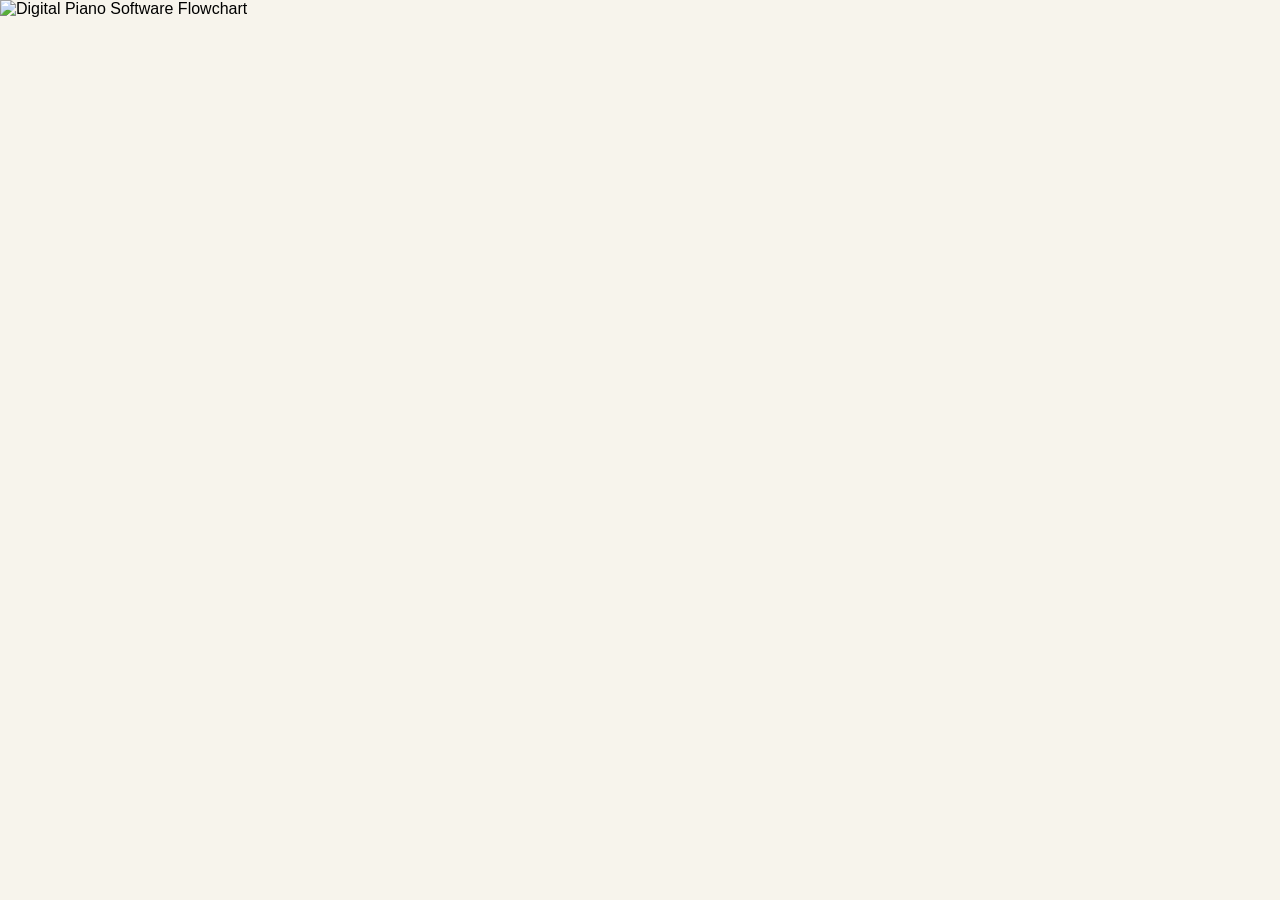
==== docs/Software_Flowchart.html @ 428cf38a "first" ====
<!doctype html>
<html>
<head>
  <meta charset="utf-8">
  <title>Digital Piano Software Flowchart</title>
  <style>
    body {
      margin: 0;
      background: #f7f4ec;
      font-family: Arial, sans-serif;
    }
    .page {
      max-width: 1400px;
      margin: 0 auto;
    }
    @media print {
      body { background: white; }
      .page { max-width: none; }
      svg { width: 100%; height: auto; }
    }
  </style>
</head>
<body>
  <div class="page">
    <img src="Software_Flowchart.svg" alt="Digital Piano Software Flowchart" style="width:100%; height:auto;">
  </div>
</body>
</html>
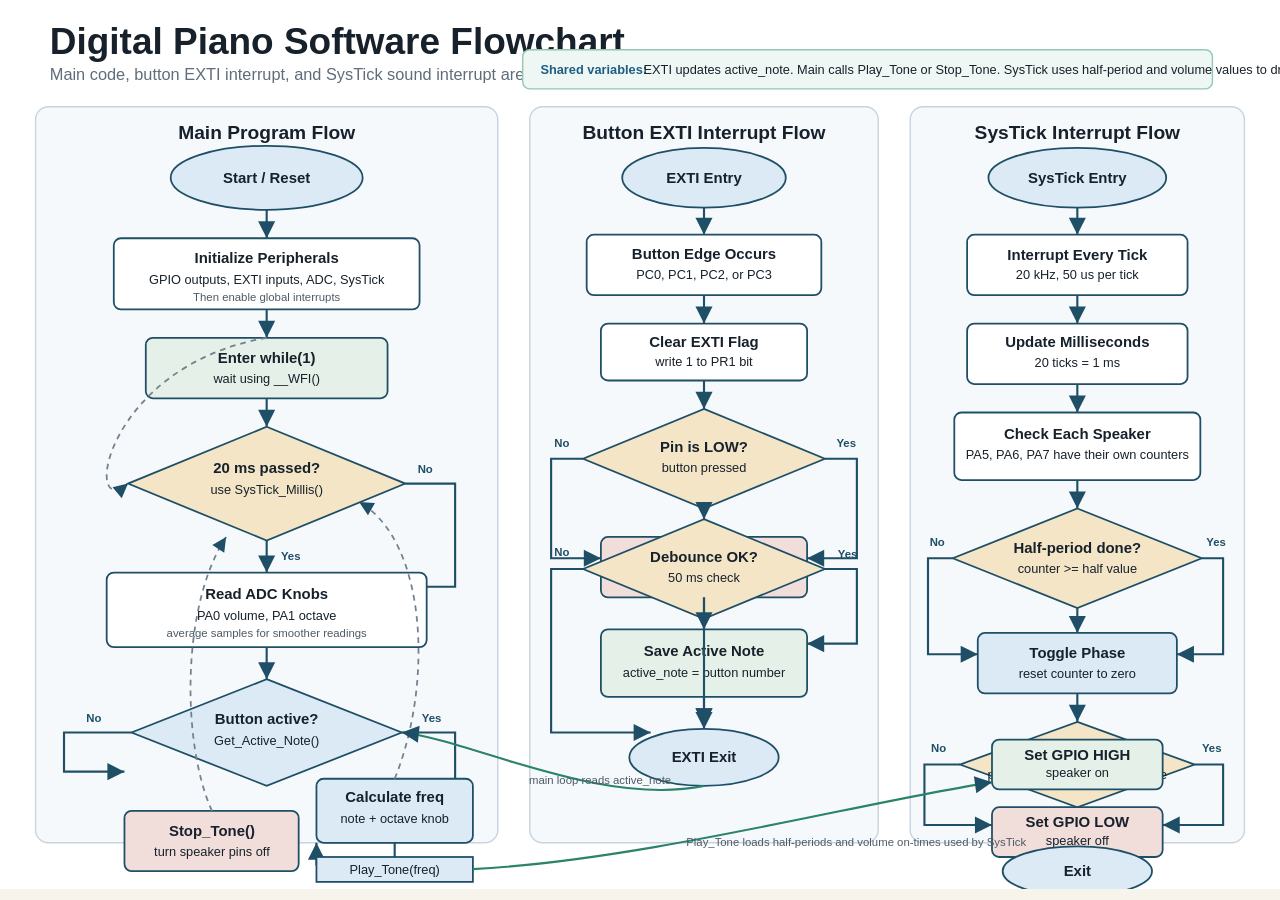
==== commit c3fed29c: "updated" ====
--- a/docs/Software_Flowchart.html
+++ b/docs/Software_Flowchart.html
@@ -22,7 +22,7 @@
 </head>
 <body>
   <div class="page">
-    <img src="Software_Flowchart.svg" alt="Digital Piano Software Flowchart" style="width:100%; height:auto;">
+    <img src="../assets/Software_Flowchart.svg" alt="Digital Piano Software Flowchart" style="width:100%; height:auto;">
   </div>
 </body>
 </html>
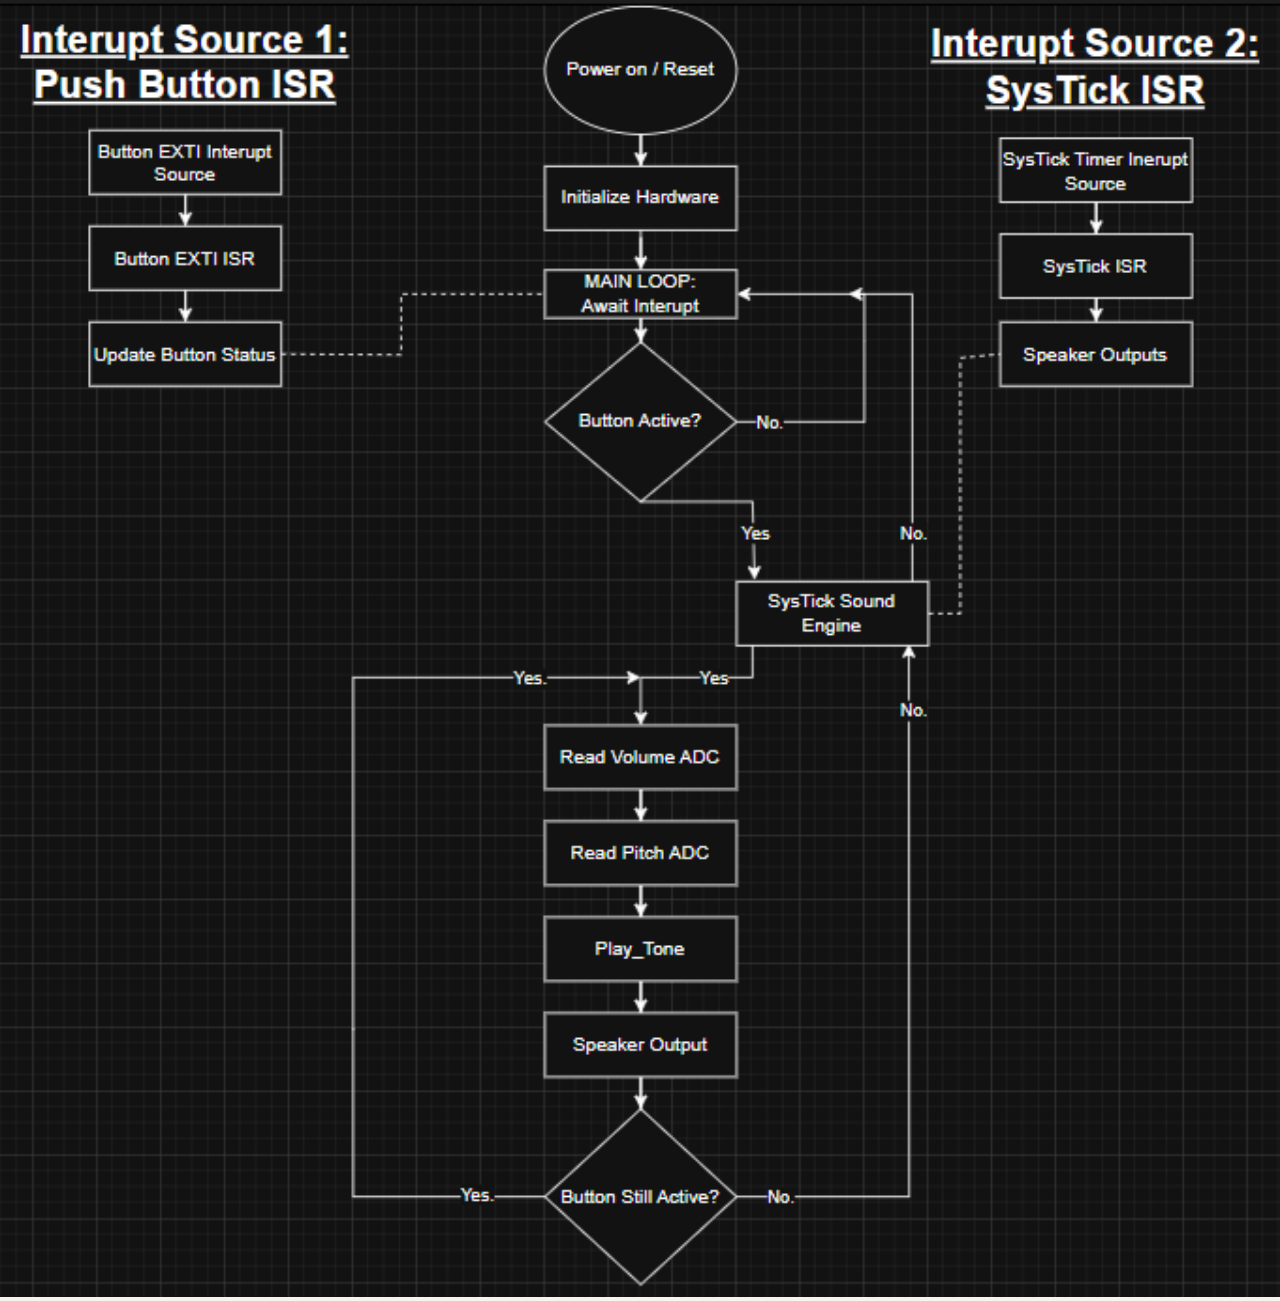
==== commit 9ed5da83: "swap website flowchart" ====
--- a/docs/Software_Flowchart.html
+++ b/docs/Software_Flowchart.html
@@ -22,7 +22,7 @@
 </head>
 <body>
   <div class="page">
-    <img src="../assets/Software_Flowchart.svg" alt="Digital Piano Software Flowchart" style="width:100%; height:auto;">
+    <img src="../assets/Software_Flowchart_Interrupts.png" alt="Digital Piano Software Flowchart" style="width:100%; height:auto;">
   </div>
 </body>
 </html>
